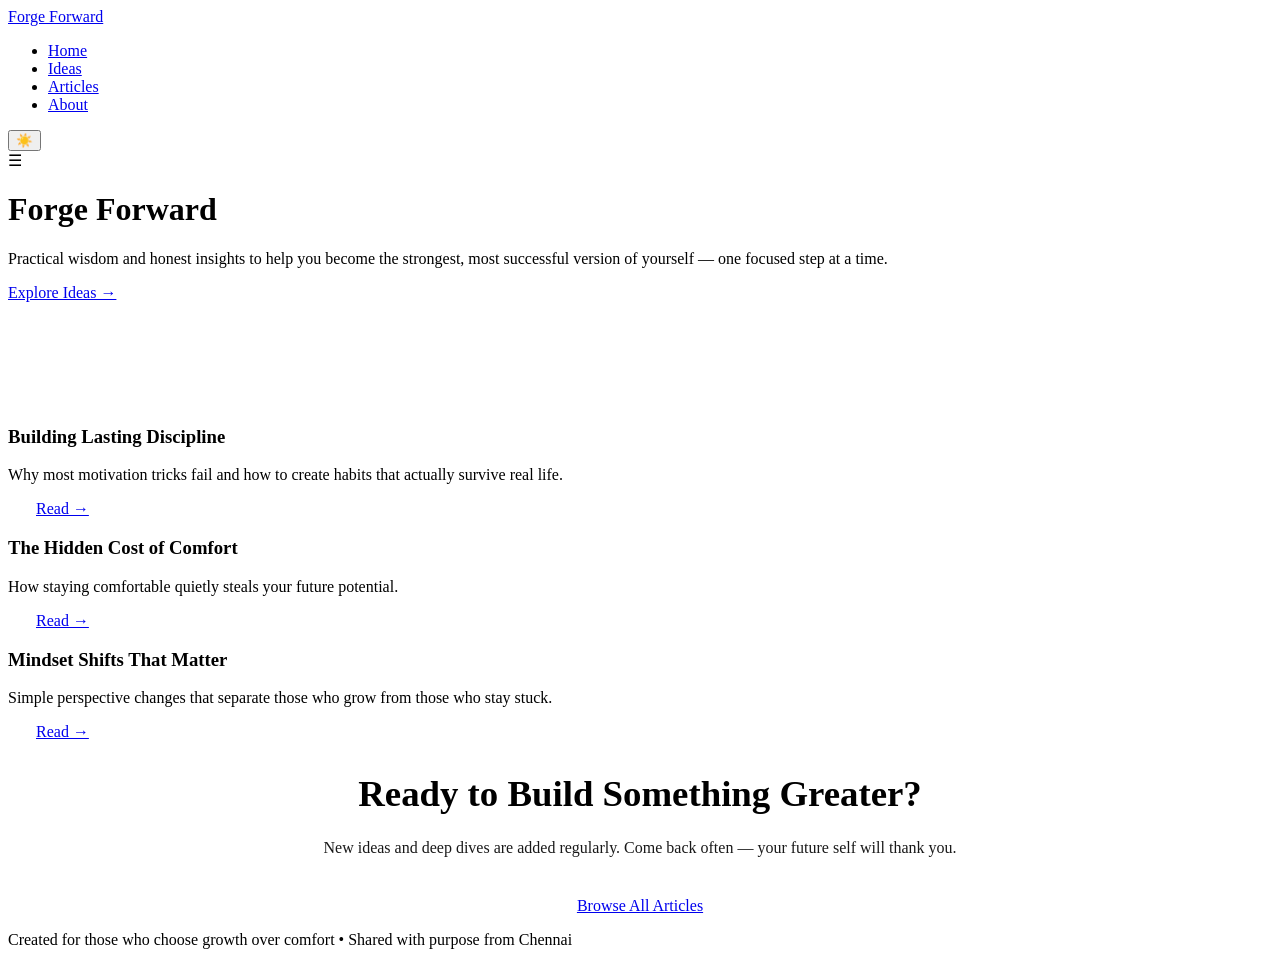
==== index.html @ 75b6baaa "Commit - 15 Apr 2026 : 9:10 PM" ====
<!DOCTYPE html>
<html lang="en">
<head>
    <meta charset="UTF-8">
    <meta name="viewport" content="width=device-width, initial-scale=1.0">
    <title>Forge Forward • Grow with Purpose</title>
    <link rel="stylesheet" href="styles.css">
</head>
<body>

    <!-- Progress Bar -->
    <div id="progress-bar"></div>

    <!-- Navigation -->
    <nav>
        <div class="nav-container">
            <a href="index.html" class="logo">Forge Forward</a>
            
            <ul class="nav-links" id="nav-links">
                <li><a href="index.html">Home</a></li>
                <li><a href="ideas.html">Ideas</a></li>
                <li><a href="articles.html">Articles</a></li>
                <li><a href="about.html">About</a></li>
            </ul>

            <div class="controls">
                <button id="theme-toggle">☀️</button>
                <div class="hamburger" id="hamburger">☰</div>
            </div>
        </div>
    </nav>

    <div class="container">
        <header>
            <h1>Forge Forward</h1>
            <p class="tagline">
                Practical wisdom and honest insights to help you become the strongest, most successful version of yourself — one focused step at a time.
            </p>
            <a href="ideas.html" class="btn">Explore Ideas →</a>
        </header>

        <div class="section">
            <h2 style="text-align: center; margin-bottom: 3rem; font-size: 2.4rem; color: #fff;">Latest Reflections</h2>
            <div class="cards">
                <div class="card">
                    <h3>Building Lasting Discipline</h3>
                    <p>Why most motivation tricks fail and how to create habits that actually survive real life.</p>
                    <a href="ideas.html" class="btn" style="margin-top: 1.5rem; padding: 12px 28px; font-size: 1rem;">Read →</a>
                </div>
                <div class="card">
                    <h3>The Hidden Cost of Comfort</h3>
                    <p>How staying comfortable quietly steals your future potential.</p>
                    <a href="ideas.html" class="btn" style="margin-top: 1.5rem; padding: 12px 28px; font-size: 1rem;">Read →</a>
                </div>
                <div class="card">
                    <h3>Mindset Shifts That Matter</h3>
                    <p>Simple perspective changes that separate those who grow from those who stay stuck.</p>
                    <a href="ideas.html" class="btn" style="margin-top: 1.5rem; padding: 12px 28px; font-size: 1rem;">Read →</a>
                </div>
            </div>
        </div>

        <div class="section" style="text-align: center;">
            <h2 style="font-size: 2.3rem; margin-bottom: 1.5rem;">Ready to Build Something Greater?</h2>
            <p style="max-width: 680px; margin: 0 auto 2.5rem; opacity: 0.9;">
                New ideas and deep dives are added regularly. Come back often — your future self will thank you.
            </p>
            <a href="articles.html" class="btn">Browse All Articles</a>
        </div>
    </div>

    <!-- Back to Top -->
    <div id="back-to-top">↑</div>

    <footer>
        <p>Created for those who choose growth over comfort • Shared with purpose from Chennai</p>
    </footer>

    <script src="script.js"></script>
</body>
</html>
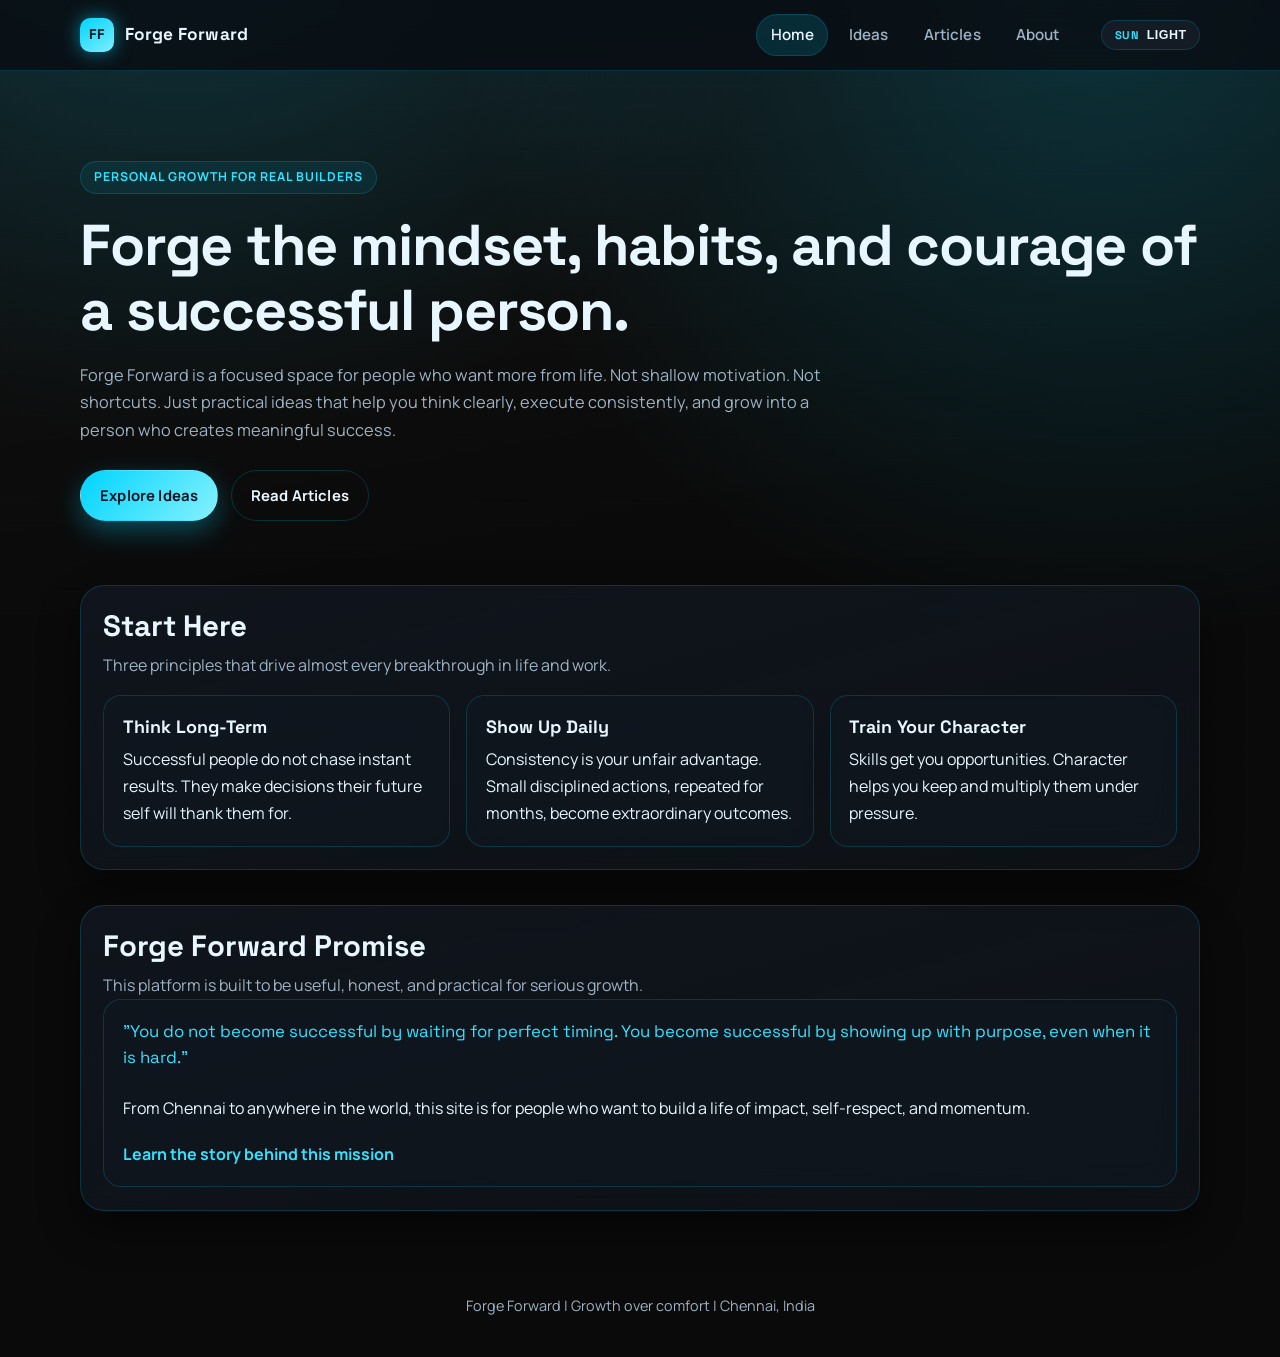
==== commit 5b7397ec: "9:40 PM" ====
--- a/index.html
+++ b/index.html
@@ -3,79 +3,102 @@
 <head>
     <meta charset="UTF-8">
     <meta name="viewport" content="width=device-width, initial-scale=1.0">
-    <title>Forge Forward • Grow with Purpose</title>
-    <link rel="stylesheet" href="styles.css">
+    <meta name="description" content="Forge Forward helps you build discipline, mindset, and practical habits to become a successful person.">
+    <title>Forge Forward | Build a Successful Life</title>
+    <link rel="preconnect" href="https://fonts.googleapis.com">
+    <link rel="preconnect" href="https://fonts.gstatic.com" crossorigin>
+    <link href="https://fonts.googleapis.com/css2?family=Manrope:wght@400;500;700;800&family=Space+Grotesk:wght@400;500;700&display=swap" rel="stylesheet">
+    <link rel="stylesheet" href="./styles.css">
+    <script src="./script.js" defer></script>
 </head>
 <body>
+    <div id="progress-bar" aria-hidden="true"></div>
 
-    <!-- Progress Bar -->
-    <div id="progress-bar"></div>
+    <header class="site-header">
+        <nav class="nav shell" aria-label="Primary navigation">
+            <a class="brand" href="./index.html" aria-label="Forge Forward home">
+                <span class="brand-mark">FF</span>
+                <span class="brand-text">Forge Forward</span>
+            </a>
 
-    <!-- Navigation -->
-    <nav>
-        <div class="nav-container">
-            <a href="index.html" class="logo">Forge Forward</a>
-            
+            <button class="hamburger" id="hamburger" type="button" aria-expanded="false" aria-controls="nav-links" aria-label="Toggle navigation">
+                <span></span>
+                <span></span>
+                <span></span>
+            </button>
+
             <ul class="nav-links" id="nav-links">
-                <li><a href="index.html">Home</a></li>
-                <li><a href="ideas.html">Ideas</a></li>
-                <li><a href="articles.html">Articles</a></li>
-                <li><a href="about.html">About</a></li>
+                <li><a href="./index.html">Home</a></li>
+                <li><a href="./ideas.html">Ideas</a></li>
+                <li><a href="./articles.html">Articles</a></li>
+                <li><a href="./about.html">About</a></li>
             </ul>
 
-            <div class="controls">
-                <button id="theme-toggle">☀️</button>
-                <div class="hamburger" id="hamburger">☰</div>
+            <button class="theme-toggle" id="theme-toggle" type="button" aria-label="Toggle color theme">
+                <span class="theme-toggle-icon" aria-hidden="true">SUN</span>
+                <span class="theme-toggle-text">Light</span>
+            </button>
+        </nav>
+    </header>
+
+    <main class="site-main shell">
+        <section class="hero">
+            <p class="eyebrow">Personal Growth for Real Builders</p>
+            <h1>Forge the mindset, habits, and courage of a successful person.</h1>
+            <p class="hero-copy">
+                Forge Forward is a focused space for people who want more from life.
+                Not shallow motivation. Not shortcuts. Just practical ideas that help you think clearly,
+                execute consistently, and grow into a person who creates meaningful success.
+            </p>
+            <div class="hero-actions">
+                <a class="btn" href="./ideas.html">Explore Ideas</a>
+                <a class="btn btn-ghost" href="./articles.html">Read Articles</a>
             </div>
-        </div>
-    </nav>
+        </section>
 
-    <div class="container">
-        <header>
-            <h1>Forge Forward</h1>
-            <p class="tagline">
-                Practical wisdom and honest insights to help you become the strongest, most successful version of yourself — one focused step at a time.
-            </p>
-            <a href="ideas.html" class="btn">Explore Ideas →</a>
-        </header>
+        <section class="section">
+            <div class="section-heading">
+                <h2>Start Here</h2>
+                <p>Three principles that drive almost every breakthrough in life and work.</p>
+            </div>
+            <div class="grid three">
+                <article class="card">
+                    <h3>Think Long-Term</h3>
+                    <p>Successful people do not chase instant results. They make decisions their future self will thank them for.</p>
+                </article>
+                <article class="card">
+                    <h3>Show Up Daily</h3>
+                    <p>Consistency is your unfair advantage. Small disciplined actions, repeated for months, become extraordinary outcomes.</p>
+                </article>
+                <article class="card">
+                    <h3>Train Your Character</h3>
+                    <p>Skills get you opportunities. Character helps you keep and multiply them under pressure.</p>
+                </article>
+            </div>
+        </section>
 
-        <div class="section">
-            <h2 style="text-align: center; margin-bottom: 3rem; font-size: 2.4rem; color: #fff;">Latest Reflections</h2>
-            <div class="cards">
-                <div class="card">
-                    <h3>Building Lasting Discipline</h3>
-                    <p>Why most motivation tricks fail and how to create habits that actually survive real life.</p>
-                    <a href="ideas.html" class="btn" style="margin-top: 1.5rem; padding: 12px 28px; font-size: 1rem;">Read →</a>
-                </div>
-                <div class="card">
-                    <h3>The Hidden Cost of Comfort</h3>
-                    <p>How staying comfortable quietly steals your future potential.</p>
-                    <a href="ideas.html" class="btn" style="margin-top: 1.5rem; padding: 12px 28px; font-size: 1rem;">Read →</a>
-                </div>
-                <div class="card">
-                    <h3>Mindset Shifts That Matter</h3>
-                    <p>Simple perspective changes that separate those who grow from those who stay stuck.</p>
-                    <a href="ideas.html" class="btn" style="margin-top: 1.5rem; padding: 12px 28px; font-size: 1rem;">Read →</a>
-                </div>
+        <section class="section">
+            <div class="section-heading">
+                <h2>Forge Forward Promise</h2>
+                <p>This platform is built to be useful, honest, and practical for serious growth.</p>
             </div>
-        </div>
+            <article class="card feature-card">
+                <p class="quote">
+                    "You do not become successful by waiting for perfect timing. You become successful by showing up with purpose, even when it is hard."
+                </p>
+                <p>
+                    From Chennai to anywhere in the world, this site is for people who want to build a life of impact,
+                    self-respect, and momentum.
+                </p>
+                <a class="text-link" href="./about.html">Learn the story behind this mission</a>
+            </article>
+        </section>
+    </main>
 
-        <div class="section" style="text-align: center;">
-            <h2 style="font-size: 2.3rem; margin-bottom: 1.5rem;">Ready to Build Something Greater?</h2>
-            <p style="max-width: 680px; margin: 0 auto 2.5rem; opacity: 0.9;">
-                New ideas and deep dives are added regularly. Come back often — your future self will thank you.
-            </p>
-            <a href="articles.html" class="btn">Browse All Articles</a>
-        </div>
-    </div>
+    <button id="back-to-top" class="back-to-top" type="button" aria-label="Back to top">Top</button>
 
-    <!-- Back to Top -->
-    <div id="back-to-top">↑</div>
-
-    <footer>
-        <p>Created for those who choose growth over comfort • Shared with purpose from Chennai</p>
+    <footer class="site-footer shell">
+        <p>Forge Forward | Growth over comfort | Chennai, India</p>
     </footer>
-
-    <script src="script.js"></script>
 </body>
 </html>
--- a/styles.css
+++ b/styles.css
@@ -0,0 +1,559 @@
+:root {
+    --bg: #0a0a0a;
+    --bg-elevated: #10151d;
+    --bg-soft: #131b24;
+    --text-main: #e7f6ff;
+    --text-muted: #9eb2c4;
+    --accent: #00d4ff;
+    --accent-strong: #33e2ff;
+    --line-soft: rgba(0, 212, 255, 0.18);
+    --line-strong: rgba(0, 212, 255, 0.34);
+    --card-bg: rgba(16, 23, 31, 0.58);
+    --card-shadow: 0 18px 40px rgba(0, 0, 0, 0.45);
+    --nav-bg: rgba(8, 11, 16, 0.76);
+    --menu-bg: rgba(10, 16, 24, 0.96);
+}
+
+body[data-theme="light"] {
+    --bg: #f5fbff;
+    --bg-elevated: #ffffff;
+    --bg-soft: #edf6fc;
+    --text-main: #102132;
+    --text-muted: #4d6274;
+    --line-soft: rgba(0, 162, 201, 0.2);
+    --line-strong: rgba(0, 162, 201, 0.38);
+    --card-bg: rgba(255, 255, 255, 0.72);
+    --card-shadow: 0 14px 28px rgba(9, 33, 54, 0.15);
+    --nav-bg: rgba(244, 251, 255, 0.82);
+    --menu-bg: rgba(245, 252, 255, 0.98);
+}
+
+* {
+    box-sizing: border-box;
+    margin: 0;
+    padding: 0;
+}
+
+html {
+    scroll-behavior: smooth;
+}
+
+body {
+    min-height: 100vh;
+    font-family: "Manrope", "Segoe UI", sans-serif;
+    color: var(--text-main);
+    line-height: 1.7;
+    background-color: var(--bg);
+    background-image:
+        radial-gradient(circle at 14% -15%, rgba(0, 212, 255, 0.22), transparent 34%),
+        radial-gradient(circle at 86% 0%, rgba(0, 212, 255, 0.18), transparent 37%),
+        linear-gradient(170deg, rgba(255, 255, 255, 0.03), transparent 42%);
+}
+
+/* Subtle pattern overlay for a premium background feel. */
+body::before {
+    content: "";
+    position: fixed;
+    inset: 0;
+    pointer-events: none;
+    background-image: repeating-linear-gradient(
+        0deg,
+        rgba(255, 255, 255, 0.015) 0,
+        rgba(255, 255, 255, 0.015) 1px,
+        transparent 1px,
+        transparent 22px
+    );
+    opacity: 0.5;
+    z-index: -1;
+}
+
+.shell {
+    width: min(1120px, calc(100% - 2.4rem));
+    margin-inline: auto;
+}
+
+#progress-bar {
+    position: fixed;
+    top: 0;
+    left: 0;
+    width: 0;
+    height: 4px;
+    background: linear-gradient(90deg, var(--accent), var(--accent-strong));
+    box-shadow: 0 0 14px rgba(0, 212, 255, 0.8);
+    z-index: 1400;
+}
+
+.site-header {
+    position: sticky;
+    top: 0;
+    z-index: 1300;
+    border-bottom: 1px solid var(--line-soft);
+    backdrop-filter: blur(16px);
+    background: var(--nav-bg);
+}
+
+.nav {
+    position: relative;
+    display: flex;
+    align-items: center;
+    gap: 1rem;
+    padding: 0.9rem 0;
+}
+
+.brand {
+    display: inline-flex;
+    align-items: center;
+    gap: 0.7rem;
+    text-decoration: none;
+}
+
+.brand-mark {
+    display: grid;
+    place-items: center;
+    width: 2.1rem;
+    height: 2.1rem;
+    border-radius: 10px;
+    font-family: "Space Grotesk", "Segoe UI", sans-serif;
+    font-weight: 700;
+    font-size: 0.88rem;
+    color: #001722;
+    background: linear-gradient(145deg, var(--accent), #7feeff);
+    box-shadow: 0 0 18px rgba(0, 212, 255, 0.55);
+}
+
+.brand-text {
+    font-family: "Space Grotesk", "Segoe UI", sans-serif;
+    font-size: 1.08rem;
+    font-weight: 700;
+    letter-spacing: 0.01em;
+    color: var(--text-main);
+}
+
+.nav-links {
+    list-style: none;
+    display: flex;
+    align-items: center;
+    gap: 0.35rem;
+    margin-left: auto;
+}
+
+.nav-links a {
+    display: inline-flex;
+    align-items: center;
+    justify-content: center;
+    padding: 0.48rem 0.92rem;
+    border-radius: 999px;
+    text-decoration: none;
+    font-size: 0.95rem;
+    font-weight: 600;
+    letter-spacing: 0.01em;
+    color: var(--text-muted);
+    transition: 0.22s ease;
+}
+
+.nav-links a:hover,
+.nav-links a.active {
+    color: var(--text-main);
+    background: rgba(0, 212, 255, 0.14);
+    box-shadow: inset 0 0 0 1px var(--line-soft);
+}
+
+.theme-toggle {
+    margin-left: 0.7rem;
+    display: inline-flex;
+    align-items: center;
+    gap: 0.45rem;
+    border: 1px solid var(--line-soft);
+    border-radius: 999px;
+    padding: 0.44rem 0.78rem;
+    background: var(--bg-soft);
+    color: var(--text-main);
+    cursor: pointer;
+    font-weight: 700;
+    font-size: 0.78rem;
+    letter-spacing: 0.04em;
+    text-transform: uppercase;
+    transition: 0.2s ease;
+}
+
+.theme-toggle:hover {
+    border-color: var(--line-strong);
+    transform: translateY(-1px);
+}
+
+.theme-toggle-icon {
+    font-family: "Space Grotesk", "Segoe UI", sans-serif;
+    font-size: 0.7rem;
+    color: var(--accent-strong);
+}
+
+.hamburger {
+    display: none;
+    width: 2.5rem;
+    height: 2.3rem;
+    border: 1px solid var(--line-soft);
+    border-radius: 12px;
+    background: var(--bg-soft);
+    cursor: pointer;
+    align-items: center;
+    justify-content: center;
+    flex-direction: column;
+    gap: 0.28rem;
+}
+
+.hamburger span {
+    width: 1.15rem;
+    height: 2px;
+    border-radius: 2px;
+    background: var(--text-main);
+}
+
+.site-main {
+    padding: 2.8rem 0 4.2rem;
+}
+
+.hero {
+    padding: 2.8rem 0 1.8rem;
+    animation: rise-in 420ms ease both;
+}
+
+.page-hero {
+    padding-top: 2rem;
+}
+
+.eyebrow {
+    display: inline-flex;
+    align-items: center;
+    gap: 0.5rem;
+    padding: 0.34rem 0.82rem;
+    border: 1px solid var(--line-soft);
+    border-radius: 999px;
+    color: var(--accent-strong);
+    background: rgba(0, 212, 255, 0.08);
+    font-size: 0.77rem;
+    letter-spacing: 0.08em;
+    text-transform: uppercase;
+    font-weight: 700;
+}
+
+.hero h1 {
+    margin-top: 1.15rem;
+    font-family: "Space Grotesk", "Segoe UI", sans-serif;
+    font-size: clamp(2rem, 4.8vw, 3.6rem);
+    line-height: 1.14;
+    letter-spacing: -0.02em;
+}
+
+.hero-copy {
+    margin-top: 1.1rem;
+    max-width: 760px;
+    color: var(--text-muted);
+    font-size: 1.02rem;
+}
+
+.hero-actions {
+    margin-top: 1.6rem;
+    display: flex;
+    flex-wrap: wrap;
+    gap: 0.78rem;
+}
+
+.btn {
+    display: inline-flex;
+    align-items: center;
+    justify-content: center;
+    border-radius: 999px;
+    border: 1px solid transparent;
+    padding: 0.74rem 1.2rem;
+    font-weight: 700;
+    font-size: 0.93rem;
+    letter-spacing: 0.01em;
+    text-decoration: none;
+    color: #001420;
+    background: linear-gradient(130deg, var(--accent), #86f1ff);
+    box-shadow: 0 10px 26px rgba(0, 212, 255, 0.32);
+    transition: 0.25s ease;
+}
+
+.btn:hover {
+    transform: translateY(-2px);
+    box-shadow: 0 16px 30px rgba(0, 212, 255, 0.38);
+}
+
+.btn-ghost {
+    background: transparent;
+    color: var(--text-main);
+    border-color: var(--line-soft);
+    box-shadow: none;
+}
+
+.btn-ghost:hover {
+    background: rgba(0, 212, 255, 0.12);
+    border-color: var(--line-strong);
+}
+
+.section {
+    margin-top: 2.2rem;
+    background: linear-gradient(165deg, var(--bg-elevated), var(--card-bg));
+    border: 1px solid var(--line-soft);
+    border-radius: 24px;
+    padding: 1.4rem;
+    box-shadow: var(--card-shadow);
+    backdrop-filter: blur(10px);
+}
+
+.section-heading h2 {
+    font-family: "Space Grotesk", "Segoe UI", sans-serif;
+    font-size: clamp(1.35rem, 2.3vw, 2rem);
+    line-height: 1.2;
+}
+
+.section-heading p {
+    margin-top: 0.5rem;
+    color: var(--text-muted);
+}
+
+.grid {
+    margin-top: 1rem;
+    display: grid;
+    gap: 1rem;
+}
+
+.grid.three {
+    grid-template-columns: repeat(3, minmax(0, 1fr));
+}
+
+.grid.two {
+    grid-template-columns: repeat(2, minmax(0, 1fr));
+}
+
+.card {
+    background: var(--card-bg);
+    border: 1px solid var(--line-soft);
+    border-radius: 18px;
+    padding: 1.15rem;
+    backdrop-filter: blur(14px);
+    transition: 0.25s ease;
+}
+
+.card:hover {
+    transform: translateY(-5px);
+    border-color: var(--line-strong);
+    box-shadow: 0 18px 32px rgba(0, 0, 0, 0.35);
+}
+
+.card h3 {
+    font-family: "Space Grotesk", "Segoe UI", sans-serif;
+    font-size: 1.12rem;
+    line-height: 1.3;
+    margin-bottom: 0.48rem;
+}
+
+.card p + p {
+    margin-top: 0.7rem;
+}
+
+.card-kicker {
+    display: inline-block;
+    margin-bottom: 0.44rem;
+    color: var(--accent-strong);
+    font-size: 0.74rem;
+    letter-spacing: 0.08em;
+    text-transform: uppercase;
+    font-weight: 800;
+}
+
+.feature-card {
+    display: grid;
+    gap: 0.82rem;
+}
+
+.quote {
+    font-family: "Space Grotesk", "Segoe UI", sans-serif;
+    font-size: 1.05rem;
+    line-height: 1.55;
+    color: var(--accent-strong);
+}
+
+.article-card {
+    display: grid;
+    gap: 0.35rem;
+}
+
+.text-link {
+    display: inline-block;
+    margin-top: 0.36rem;
+    color: var(--accent-strong);
+    text-decoration: none;
+    font-weight: 700;
+}
+
+.text-link:hover {
+    text-decoration: underline;
+}
+
+.belief-list {
+    margin-top: 0.9rem;
+    list-style: none;
+    display: grid;
+    gap: 0.76rem;
+}
+
+.belief-list li {
+    position: relative;
+    padding: 0.7rem 0.85rem 0.7rem 2rem;
+    background: var(--card-bg);
+    border: 1px solid var(--line-soft);
+    border-radius: 14px;
+}
+
+.belief-list li::before {
+    content: "";
+    position: absolute;
+    left: 0.82rem;
+    top: 1.1rem;
+    width: 0.62rem;
+    height: 0.62rem;
+    border-radius: 50%;
+    background: linear-gradient(135deg, var(--accent), var(--accent-strong));
+    box-shadow: 0 0 10px rgba(0, 212, 255, 0.7);
+}
+
+.bio-card {
+    background: linear-gradient(165deg, rgba(0, 212, 255, 0.1), var(--card-bg));
+}
+
+.back-to-top {
+    position: fixed;
+    right: 1.15rem;
+    bottom: 1.1rem;
+    width: 3rem;
+    height: 3rem;
+    border: 1px solid transparent;
+    border-radius: 50%;
+    color: #00131f;
+    background: linear-gradient(140deg, var(--accent), #89f2ff);
+    font-family: "Space Grotesk", "Segoe UI", sans-serif;
+    font-weight: 700;
+    font-size: 0.8rem;
+    box-shadow: 0 12px 24px rgba(0, 212, 255, 0.34);
+    cursor: pointer;
+    opacity: 0;
+    transform: translateY(12px);
+    pointer-events: none;
+    transition: 0.24s ease;
+    z-index: 1200;
+}
+
+.back-to-top.visible {
+    opacity: 1;
+    transform: translateY(0);
+    pointer-events: auto;
+}
+
+.site-footer {
+    padding: 1rem 0 2.4rem;
+    color: var(--text-muted);
+    font-size: 0.9rem;
+    text-align: center;
+}
+
+@keyframes rise-in {
+    from {
+        opacity: 0;
+        transform: translateY(14px);
+    }
+    to {
+        opacity: 1;
+        transform: translateY(0);
+    }
+}
+
+@media (max-width: 980px) {
+    .grid.three {
+        grid-template-columns: repeat(2, minmax(0, 1fr));
+    }
+
+    .grid.two {
+        grid-template-columns: 1fr;
+    }
+}
+
+@media (max-width: 760px) {
+    .shell {
+        width: min(1120px, calc(100% - 1.4rem));
+    }
+
+    .nav {
+        flex-wrap: wrap;
+        gap: 0.65rem;
+    }
+
+    .hamburger {
+        display: inline-flex;
+        margin-left: auto;
+        order: 2;
+    }
+
+    .theme-toggle {
+        margin-left: 0;
+        order: 3;
+    }
+
+    .nav-links {
+        position: absolute;
+        top: calc(100% + 0.6rem);
+        left: 0;
+        width: 100%;
+        background: var(--menu-bg);
+        border: 1px solid var(--line-soft);
+        border-radius: 16px;
+        padding: 0.6rem;
+        flex-direction: column;
+        align-items: stretch;
+        gap: 0.36rem;
+        opacity: 0;
+        pointer-events: none;
+        transform: translateY(-10px) scale(0.98);
+        transition: 0.2s ease;
+    }
+
+    .nav.is-open .nav-links {
+        opacity: 1;
+        pointer-events: auto;
+        transform: translateY(0) scale(1);
+    }
+
+    .nav-links a {
+        justify-content: flex-start;
+        width: 100%;
+    }
+
+    .grid.three {
+        grid-template-columns: 1fr;
+    }
+
+    .section {
+        padding: 1rem;
+    }
+
+    .hero-actions {
+        flex-direction: column;
+        align-items: flex-start;
+    }
+
+    .btn {
+        width: 100%;
+        max-width: 280px;
+    }
+}
+
+@media (prefers-reduced-motion: reduce) {
+    *,
+    *::before,
+    *::after {
+        animation: none !important;
+        transition: none !important;
+        scroll-behavior: auto !important;
+    }
+}
